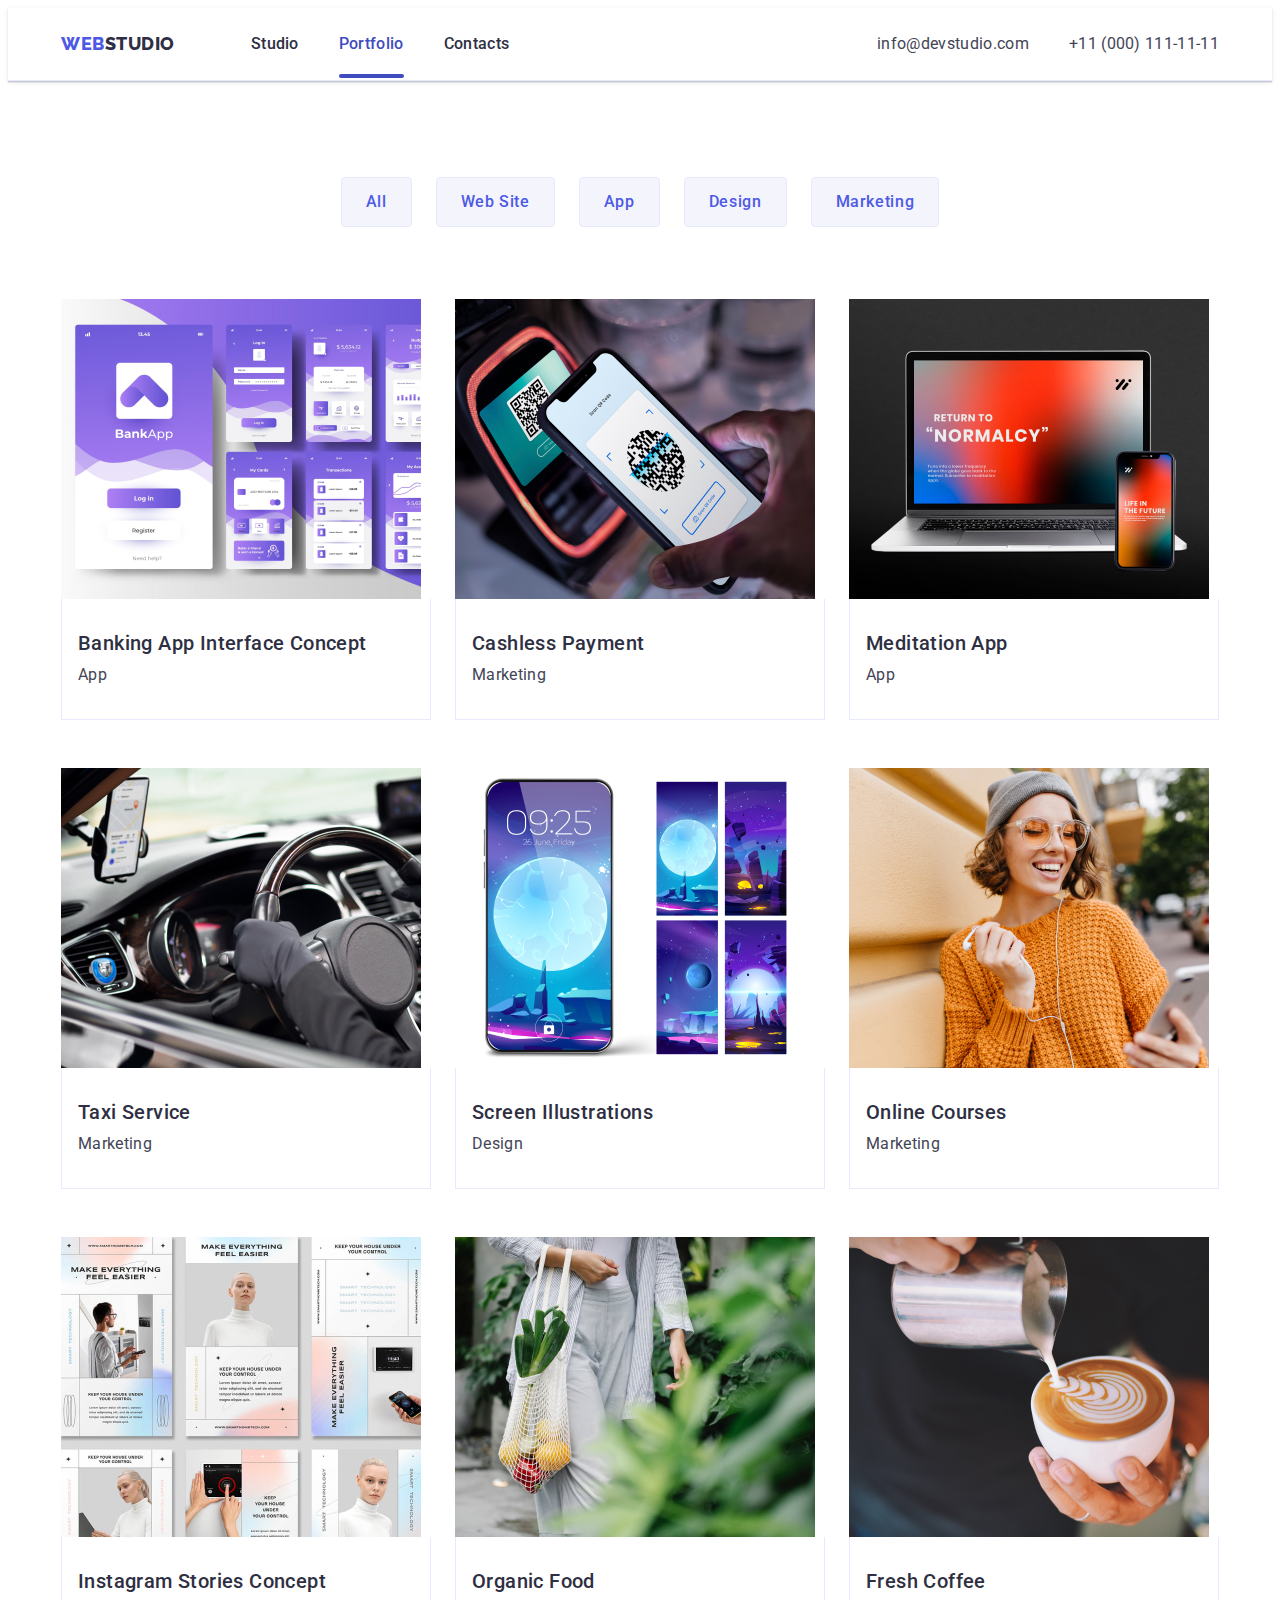
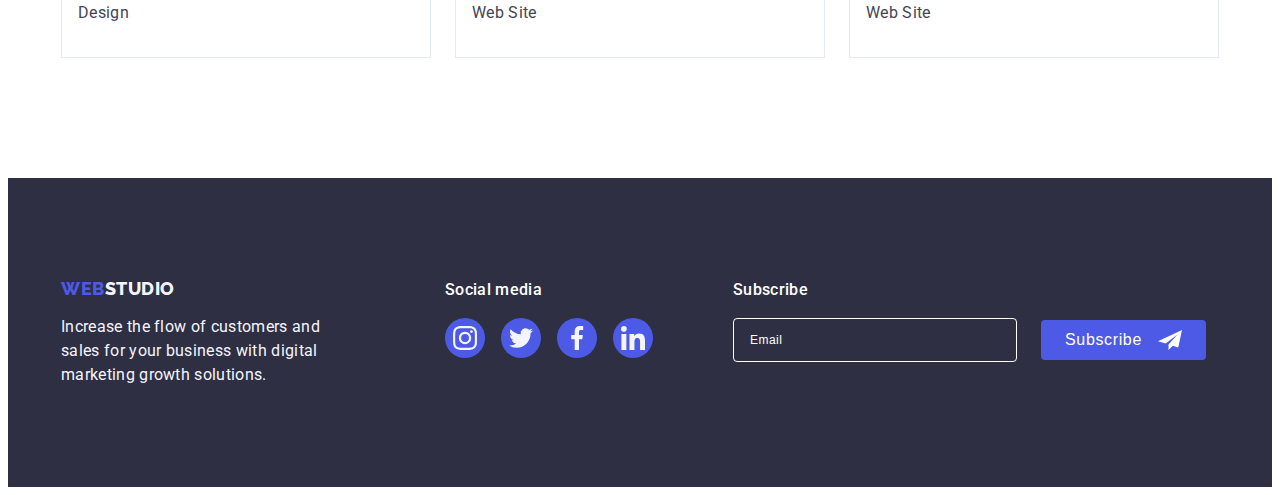
==== portfolio.html @ d550771e "Initial commit" ====
<!DOCTYPE html>
<html lang="en">
  <head>
    <meta charset="UTF-8" />
    <meta http-equiv="X-UA-Compatible" content="IE=edge" />
    <meta name="viewport" content="width=device-width, initial-scale=1.0" />
    <title>Portfolio</title>
    <link rel="preconnect" href="https://fonts.googleapis.com" />
    <link rel="preconnect" href="https://fonts.gstatic.com" crossorigin />
    <link
      href="https://fonts.googleapis.com/css2?family=Raleway:wght@800&family=Roboto:wght@400;500;700;900&display=swap"
      rel="stylesheet" />
    <link
      rel="stylesheet"
      href="https://cdnjs.cloudflare.com/ajax/libs/modern-normalize/1.1.0/modern-normalize.min.css"
      integrity="sha512-wpPYUAdjBVSE4KJnH1VR1HeZfpl1ub8YT/NKx4PuQ5NmX2tKuGu6U/JRp5y+Y8XG2tV+wKQpNHVUX03MfMFn9Q=="
      crossorigin="anonymous"
      referrerpolicy="no-referrer" />
    <link rel="stylesheet" href="./css/styles.css" />
  </head>
  <body>
    <!-- Header section -->
    <header class="header">
      <div class="header-container container">
        <nav class="nav-container">
          <a href="./index.html" class="link-logo link">Web<span class="link-title-primary">Studio</span></a>
          <ul class="nav-list list">
            <li class="menu-item">
              <a href="./index.html" class="nav-item link">Studio</a>
            </li>
            <li class="menu-item">
              <a href="./portfolio.html" class="nav-item link active">Portfolio</a>
            </li>
            <li class="menu-item">
              <a href="" class="nav-item link">Contacts</a>
            </li>
          </ul>
        </nav>
        <address class="contact-info">
          <ul class="list-contacts list">
            <li>
              <a href="mailto:info@devstudio.com" class="contact link">info@devstudio.com</a>
            </li>
            <li>
              <a href="tel:+110001111111" class="contact link">+11 (000) 111-11-11</a>
            </li>
          </ul>
        </address>
      </div>
    </header>
    <main>
      <!-- Filter section -->
      <section class="portfolio-section section">
        <div class="container">
          <h1 class="hidden-title">Portfolio</h1>
          <ul class="list-filter list">
            <li>
              <button type="button" class="filter-button button">All</button>
            </li>
            <li>
              <button type="button" class="filter-button button">Web Site</button>
            </li>
            <li>
              <button type="button" class="filter-button button">App</button>
            </li>
            <li>
              <button type="button" class="filter-button button">Design</button>
            </li>
            <li>
              <button type="button" class="filter-button button">Marketing</button>
            </li>
          </ul>
          <!-- Examples -->
          <ul class="list-ex-port list">
            <li class="ex-list-item">
              <a href="" class="link-project link">
                <div class="thumb">
                  <img src="./images/images-portfolio/example1.jpg" alt="example of service" width="360" />
                    <p class="overlay-text">
                      14 Stylish and User-Friendly App Design Concepts · Task Manager App · Calorie Tracker App · Exotic
                      Fruit Ecommerce App · Cloud Storage App
                    </p>
                </div>
                <div class="ex-item">
                  <h2 class="serv-ex-title">Banking App Interface Concept</h2>
                  <p class="serv-ex-desc">App</p>
                </div>
              </a>
            </li>
            <li class="ex-list-item">
              <a href="" class="link-project link">
                <div class="thumb">
                  <img src="./images/images-portfolio/example2.jpg" alt="example of service" width="360" />
                    <p class="overlay-text">
                      14 Stylish and User-Friendly App Design Concepts · Task Manager App · Calorie Tracker App · Exotic
                      Fruit Ecommerce App · Cloud Storage App
                    </p>
                </div>
                <div class="ex-item">
                  <h2 class="serv-ex-title">Cashless Payment</h2>
                  <p class="serv-ex-desc">Marketing</p>
                </div>
              </a>
            </li>
            <li class="ex-list-item">
              <a href="" class="link-project link">
                <div class="thumb">
                  <img src="./images/images-portfolio/example3.jpg" alt="example of service" width="360" />
                    <p class="overlay-text">
                      14 Stylish and User-Friendly App Design Concepts · Task Manager App · Calorie Tracker App · Exotic
                      Fruit Ecommerce App · Cloud Storage App
                    </p>
                </div>
                <div class="ex-item">
                  <h2 class="serv-ex-title">Meditation App</h2>
                  <p class="serv-ex-desc">App</p>
                </div>
              </a>
            </li>
            <li class="ex-list-item">
              <a href="" class="link-project link">
                <div class="thumb">
                  <img src="./images/images-portfolio/example4.jpg" alt="example of service" width="360" />
                    <p class="overlay-text">
                      14 Stylish and User-Friendly App Design Concepts · Task Manager App · Calorie Tracker App · Exotic
                      Fruit Ecommerce App · Cloud Storage App
                    </p>
                </div>
                <div class="ex-item">
                  <h2 class="serv-ex-title">Taxi Service</h2>
                  <p class="serv-ex-desc">Marketing</p>
                </div>
              </a>
            </li>
            <li class="ex-list-item">
              <a href="" class="link-project link">
                <div class="thumb">
                  <img src="./images/images-portfolio/example5.jpg" alt="example of service" width="360" />
                    <p class="overlay-text">
                      14 Stylish and User-Friendly App Design Concepts · Task Manager App · Calorie Tracker App · Exotic
                      Fruit Ecommerce App · Cloud Storage App
                    </p>
                </div>
                <div class="ex-item">
                  <h2 class="serv-ex-title">Screen Illustrations</h2>
                  <p class="serv-ex-desc">Design</p>
                </div>
              </a>
            </li>
            <li class="ex-list-item">
              <a href="" class="link-project link">
                <div class="thumb">
                  <img src="./images/images-portfolio/example6.jpg" alt="example of service" width="360" />
                    <p class="overlay-text">
                      14 Stylish and User-Friendly App Design Concepts · Task Manager App · Calorie Tracker App · Exotic
                      Fruit Ecommerce App · Cloud Storage App
                    </p>
                </div>
                <div class="ex-item">
                  <h2 class="serv-ex-title">Online Courses</h2>
                  <p class="serv-ex-desc">Marketing</p>
                </div>
              </a>
            </li>
            <li class="ex-list-item">
              <a href="" class="link-project link">
                <div class="thumb">
                  <img src="./images/images-portfolio/example7.jpg" alt="example of service" width="360" />
                    <p class="overlay-text">
                      14 Stylish and User-Friendly App Design Concepts · Task Manager App · Calorie Tracker App · Exotic
                      Fruit Ecommerce App · Cloud Storage App
                    </p>
                </div>
                <div class="ex-item">
                  <h2 class="serv-ex-title">Instagram Stories Concept</h2>
                  <p class="serv-ex-desc">Design</p>
                </div>
              </a>
            </li>
            <li class="ex-list-item">
              <a href="" class="link-project link">
                <div class="thumb">
                  <img src="./images/images-portfolio/example8.jpg" alt="example of service" width="360" />
                    <p class="overlay-text">
                      14 Stylish and User-Friendly App Design Concepts · Task Manager App · Calorie Tracker App · Exotic
                      Fruit Ecommerce App · Cloud Storage App
                    </p>
                </div>
                <div class="ex-item">
                  <h2 class="serv-ex-title">Organic Food</h2>
                  <p class="serv-ex-desc">Web Site</p>
                </div>
              </a>
            </li>
            <li class="ex-list-item">
              <a href="" class="link-project link">
                <div class="thumb">
                  <img src="./images/images-portfolio/example9.jpg" alt="example of service" width="360" />
                    <p class="overlay-text">
                      14 Stylish and User-Friendly App Design Concepts · Task Manager App · Calorie Tracker App · Exotic
                      Fruit Ecommerce App · Cloud Storage App
                    </p>
                </div>
                <div class="ex-item">
                  <h2 class="serv-ex-title">Fresh Coffee</h2>
                  <p class="serv-ex-desc">Web Site</p>
                </div>
              </a>
            </li>
          </ul>
        </div>
      </section>
    </main>
    <!-- Footer -->
    <footer class="footer">
      <div class="footer-container container">
        <div class="footer-container-info">
          <a href="./index.html" class="link-logo footer-link link"
            >Web<span class="link-title-secondary">Studio</span></a
          >
          <p class="footer-text">
            Increase the flow of customers and sales for your business with digital marketing growth solutions.
          </p>
        </div>
        <div class="footer-socials-links">
          <p class="soc-media">Social media</p>
          <ul class="footer-soc-list list">
            <li class="footer-soc-item">
              <a href="" class="footer-soc-link link">
                <svg class="footer-icon" width="24" height="24">
                  <use href="./images/icons.svg#icon-instagram"></use>
                </svg>
              </a>
            </li>
            <li class="footer-soc-item">
              <a href="" class="footer-soc-link link">
                <svg class="footer-icon" width="24" height="24">
                  <use href="./images/icons.svg#icon-twitter"></use>
                </svg>
              </a>
            </li>
            <li class="footer-soc-item">
              <a href="" class="footer-soc-link link">
                <svg class="footer-icon" width="24" height="24">
                  <use href="./images/icons.svg#icon-facebook"></use>
                </svg>
              </a>
            </li>
            <li class="footer-soc-item">
              <a href="" class="footer-soc-link link">
                <svg class="footer-icon" width="24" height="24">
                  <use href="./images/icons.svg#icon-linkedin"></use>
                </svg>
              </a>
            </li>
          </ul>
        </div>
        <div class="subscription-form">
          <p class="subscription-title">Subscribe</p>
          <form>
            <div class="sub-form-wrapper">
              <input class="subscription-form-field" type="email" name="sub_field" id="sub_field" placeholder="Email">
              <button class="sub-button button" type="button">Subscribe
                <svg class="sub-icon" width="24" height="24">
                  <use href="./images/icons.svg#icon-sub"></use>
                </svg>
              </button>
            </div>
          </form>
        </div>
      </div>
    </footer>
  </body>
</html>
---- css/styles.css ----
/* Reset */

.list {
  list-style: none;
  padding: 0;
  margin: 0;
}

.link {
  color: inherit;
  text-decoration: none;
}

h1,
h2,
h3,
h4,
h5,
h6,
p {
  margin: 0;
}

img {
  display: block;
  max-width: 100%;
  height: auto;
}

button {
  cursor: pointer;
}

/* CSS var */
:root {
  --color-iris: #4d5ae5;
  --color-ocean: #404bbf;
  --color-navy-blue: #2e2f42;
  --color-green: #31d0aa;
  --color-slate: #434455;
  --color-light-slate: #8e8f99;
  --color-cornflower: #e7e9fc;
  --color-cloud: #f4f4fd;
  --color-navy-blue-modal: #2e2f42;
  --color-grey: #2e2f42;
  --color-white: #ffffff;
  --color-dairy: #fcfcfc;
  --anim-style: 250ms cubic-bezier(0.4, 0, 0.2, 1);
}

/* Body */

body {
  font-size: 16px;
  font-family: "Roboto", sans-serif;
  line-height: 1.5;
  letter-spacing: 0.02em;
  background-color: var(--color-white);
  color: var(--color-slate);
}

.hidden-title {
  position: absolute;
  width: 1px;
  height: 1px;
  margin: -1px;
  border: 0;
  padding: 0;

  white-space: nowrap;
  clip-path: inset(100%);
  clip: rect(0 0 0 0);
  overflow: hidden;
}

/* Container */

.container {
  max-width: 1158px;
  margin: 0 auto;
  padding: 0 15px;
}

/* Header section */

.header-container {
  display: flex;
  align-items: center;
}

.header {
  background-color: var(--color-white);
  border-bottom: 1px solid var(--color-cornflower);
  box-shadow: 0px 2px 1px rgba(46, 47, 66, 0.08), 0px 1px 1px rgba(46, 47, 66, 0.16), 0px 1px 6px rgba(46, 47, 66, 0.08);
}

/* Logo */
.link-logo {
  font-family: "Raleway", sans-serif;
  font-weight: 800;
  font-size: 18px;
  line-height: 1.17;
  letter-spacing: 0.03em;
  text-transform: uppercase;
  text-decoration: none;
  color: var(--color-iris);
  margin-right: 76px;
}

.link-title-primary {
  color: var(--color-navy-blue);
}

/* Navigation */

.nav-container {
  display: flex;
  justify-content: center;
  align-items: center;
  margin-right: auto;
}

.nav-list {
  font-weight: 500;
  font-size: 16px;
  line-height: 1.5;
  letter-spacing: 0.02em;
  gap: 40px;
  display: flex;
  padding: 24px 0;
}

.nav-item {
  text-decoration: none;
  color: var(--color-navy-blue);
  padding: 24px 0;
  position: relative;
  transition: color var(--anim-style);
}

.nav-item:hover,
.nav-item:focus {
  color: var(--color-ocean);
}

.active {
  color: var(--color-ocean);
}

.active::after {
  background-color: var(--color-ocean);
  bottom: -1px;
  content: "";
  width: 100%;
  height: 4px;
  border-radius: 2px;
  display: block;
  position: absolute;
  color: var(--color-ocean);
}

/* Contacts */

.contact-info {
  font-style: normal;
}

.list-contacts {
  font-size: 16px;
  line-height: 1.5;
  letter-spacing: 0.02em;
  color: var(--color-slate);
  gap: 40px;
  display: flex;
}

.contact {
  font-weight: 400;
  text-decoration: none;
  color: var(--color-slate);
  transition: color var(--anim-style);
}

.contact:hover,
.contact:focus {
  color: var(--color-ocean);
}

/* Hero section  */

.hero-section {
  background-color: var(--color-navy-blue);
  padding: 188px 0;
  display: flex;
  max-width: 1440px;
  background-image: linear-gradient(rgba(46, 47, 66, 0.7), rgba(46, 47, 66, 0.7)),
    url(../images/images-hero/heroimg.jpg);
  background-repeat: no-repeat;
  background-size: cover;
  background-position: center;
  margin: 0 auto;
}

.order-button {
  font-family: "Roboto", sans-serif;
  font-weight: 500;
  font-size: 16px;
  line-height: 1.5;
  letter-spacing: 0.04em;
  background-color: var(--color-iris);
  box-shadow: 0px 4px 4px rgba(0, 0, 0, 0.15);
  border-radius: 4px;
  color: var(--color-white);
  display: block;
  min-width: 169px;
  height: 56px;
  border: none;
  padding: 16px 32px;
  margin-right: auto;
  margin-left: auto;
  transition: background-color var(--anim-style);
}

.order-button:hover,
.order-button:focus {
  background-color: var(--color-ocean);
  box-shadow: 0px 4px 4px rgba(0, 0, 0, 0.15);
}

.main-title {
  font-weight: 700;
  font-size: 56px;
  line-height: 1.07;
  letter-spacing: 0.02em;
  color: var(--color-white);
  max-width: 496px;
  margin-bottom: 48px;
  text-align: center;
}

/* Services */
.services-section {
  padding: 120px 0;
}

.list-services {
  display: flex;
  gap: 24px;
}

.serv-desc {
  font-weight: 400;
  font-size: 16px;
  line-height: 1.5;
  letter-spacing: 0.02em;
  color: var(--color-slate);
}

.serv-title {
  font-weight: 500;
  font-size: 20px;
  line-height: 1.2;
  letter-spacing: 0.02em;
  color: var(--color-navy-blue);
  margin-bottom: 8px;
}

.icons-cont {
  display: flex;
  justify-content: center;
  align-items: center;
  background-color: var(--color-cloud);
  border-radius: 4px;
  width: 264px;
  height: 112px;
  margin-bottom: 8px;
}

.serv-list-item {
  flex-basis: calc(((100% - 3 * 24px) / 4));
}

/* Services example */

.ex-section {
  padding-bottom: 120px;
}

.list-examples {
  display: flex;
  gap: 24px;
}

.ex-list-item {
  flex-basis: calc((100% - 3 * 16px) / 3);
}

.title-examples {
  font-weight: 700;
  font-size: 36px;
  line-height: 1.11;
  letter-spacing: 0.02em;
  text-transform: capitalize;
  color: var(--color-navy-blue);
  text-align: center;
  margin-bottom: 72px;
}

/* Team */

.team-section {
  background-color: var(--color-cloud);
  padding: 120px 0;
}

.title-team {
  font-weight: 700;
  font-size: 36px;
  line-height: 1.11;
  letter-spacing: 0.02em;
  text-transform: capitalize;
  color: var(--color-navy-blue);
  text-align: center;
  margin-bottom: 72px;
}

.employee-name {
  font-weight: 500;
  font-size: 20px;
  line-height: 1.2;
  letter-spacing: 0.02em;
  color: var(--color-navy-blue);
  text-align: center;
  margin-bottom: 8px;
}

.duty {
  font-weight: 400;
  font-size: 16px;
  line-height: 1.5;
  letter-spacing: 0.02em;
  color: var(--color-slate);
  text-align: center;
  margin-bottom: 8px;
}

.list-team {
  display: flex;
  gap: 24px;
}

.team-frame {
  background-color: var(--color-white);
  flex-basis: calc((100% - 3 * 24px) / 4);
  box-shadow: 0px 1px 6px rgba(46, 47, 66, 0.08), 0px 1px 1px rgba(46, 47, 66, 0.16), 0px 2px 1px rgba(46, 47, 66, 0.08);
  border-radius: 0px 0px 4px 4px;
}

.emp-info {
  padding: 32px 0;
}

/* Customers */

.customers {
  padding-top: 120px;
  padding-bottom: 120px;
}

.cust-title {
  font-family: "Roboto";
  font-style: normal;
  font-weight: 700;
  font-size: 36px;
  line-height: 1.1;
  text-align: center;
  letter-spacing: 0.02em;
  text-transform: capitalize;
  color: var(--color-navy-blue);
  margin-bottom: 72px;
}

.cust-link {
  border: 1px solid var(--color-light-slate);
  border-radius: 4px;
  width: 100%;
  height: 100%;
  display: flex;
  justify-content: center;
  align-items: center;
  color: var(--color-light-slate);
  transition: border-color var(--anim-style), color var(--anim-style);
}

.cust-logo {
  fill: currentColor;
}

.cust-link:hover,
.cust-link:focus {
  border: 1px solid var(--color-ocean);
  color: var(--color-ocean);
}

.cust-list {
  display: flex;
  justify-content: center;
  align-items: center;
  gap: 24px;
}

.cust-item {
  width: calc((100% - 120px) / 6);
  height: 88px;
}

/* Socials */

.socials-icon {
  fill: var(--color-cloud);
}

.socials {
  display: flex;
  justify-content: center;
  align-items: center;
  gap: 24px;
}

.socials-link {
  background-color: var(--color-iris);
  width: 40px;
  height: 40px;
  display: flex;
  justify-content: center;
  align-items: center;
  border-radius: 50%;
  transition: background-color var(--anim-style);
}

.socials-link:hover,
.socials-link:focus {
  background-color: var(--color-ocean);
}

/* Footer */

.footer {
  background-color: var(--color-navy-blue);
  padding: 100px 0;
}

.link-title-secondary {
  color: var(--color-cloud);
}

.footer-text {
  font-size: 16px;
  line-height: 1.5;
  letter-spacing: 0.02em;
  color: var(--color-cloud);
  width: 264px;
}

.footer-link {
  display: inline-block;
  margin-bottom: 16px;
  margin-right: 0;
}

.footer-container {
  display: flex;
  align-items: baseline;
}

.footer-container-info {
  margin-right: 120px;
}

.footer-soc-list {
  display: flex;
  gap: 16px;
}

.footer-soc-item {
  width: 40px;
  height: 40px;
}

.footer-soc-link {
  background-color: var(--color-iris);
  width: 100%;
  height: 100%;
  display: flex;
  justify-content: center;
  align-items: center;
  border-radius: 50%;
  transition: background-color var(--anim-style);
}

.footer-icon {
  fill: var(--color-cloud);
}

.footer-soc-link:hover,
.footer-soc-link:focus {
  background-color: var(--color-green);
}

.soc-media {
  font-family: "Roboto";
  font-weight: 500;
  font-size: 16px;
  line-height: 1.5;
  letter-spacing: 0.02em;
  color: var(--color-white);
  margin-bottom: 16px;
}

.subscription-form {
  margin-left: 80px;
}

.sub-form-wrapper {
  display: flex;
  justify-content: center;
  align-items: center;
  gap: 24px;
}

.subscription-title {
  font-weight: 500;
  font-size: 16px;
  line-height: 1.5;
  letter-spacing: 0.02em;
  color: var(--color-white);
  margin-bottom: 16px;
}

.subscription-form-field {
  border: 1px solid var(--color-white);
  border-radius: 4px;
  width: 264px;
  height: 40px;
  background-color: var(--color-navy-blue);
  outline: transparent;
  outline-offset: -1px;
  transition: outline var(--anim-style);
  color: var(--color-white);
  padding-left: 16px;
  font-size: 12px;
  line-height: 2;
  letter-spacing: 0.04em;
}

.subscription-form-field::placeholder {
  color: var(--color-white);
}

.subscription-form-field:focus {
  outline: 1px solid var(--color-iris);
}

.sub-button {
  display: flex;
  justify-content: center;
  align-items: center;
  background: var(--color-iris);
  border-radius: 4px;
  font-weight: 500;
  font-size: 16px;
  line-height: 1.5;
  letter-spacing: 0.04em;
  color: var(--color-white);
  gap: 16px;
  width: 165px;
  height: 40px;
  padding: 8px 24px;
  border: none;
  transition: background var(--anim-style);
}

.sub-button:hover,
.sub-button:focus {
  background: var(--color-ocean);
}

/* Portfolio page */

/* Buttons */

.portfolio-section {
  padding: 96px 0 120px;
}

.list-filter {
  display: flex;
  justify-content: center;
  gap: 24px;
  margin-bottom: 72px;
}

.filter-button {
  font-family: "Roboto", sans-serif;
  background-color: var(--color-cloud);
  font-weight: 500;
  font-size: 16px;
  line-height: 1.5;
  letter-spacing: 0.04em;
  color: var(--color-iris);
  padding: 12px 24px;
  border: 1px solid var(--color-cornflower);
  border-radius: 4px;
  transition: color var(--anim-style), background-color var(--anim-style), border-color var(--anim-style),
    box-shadow var(--anim-style);
}

.filter-button:hover,
.filter-button:focus {
  background-color: var(--color-ocean);
  color: var(--color-white);
  border: 1px solid transparent;
  box-shadow: 0px 3px 1px rgba(0, 0, 0, 0.1), 0px 2px 1px rgba(0, 0, 0, 0.08), 0px 2px 2px rgba(0, 0, 0, 0.12);
}

/* Examples portfolio */

.list-ex-port {
  display: flex;
  flex-wrap: wrap;
  column-gap: 24px;
  row-gap: 48px;
}

.ex-list-item {
  flex-basis: calc((100% - 2 * 24px) / 3);
}

.link-project {
  display: block;
  transition: box-shadow var(--anim-style);
}

.link-project:hover,
.link-project:focus {
  box-shadow: 0px 1px 6px rgba(46, 47, 66, 0.08), 0px 1px 1px rgba(46, 47, 66, 0.16), 0px 2px 1px rgba(46, 47, 66, 0.08);
}

.ex-item {
  padding: 32px 16px;
  border: 1px solid var(--color-cornflower);
  border-top: none;
}

.serv-ex-title {
  font-weight: 500;
  font-size: 20px;
  line-height: 1.2;
  letter-spacing: 0.02em;
  color: var(--color-navy-blue);
  margin-bottom: 8px;
}

.serv-ex-desc {
  font-weight: 400;
  font-size: 16px;
  line-height: 1.5;
  letter-spacing: 0.02em;
  color: var(--color-slate);
}

/* Modal window */

.backdrop {
  position: fixed;
  top: 0;
  left: 0;
  width: 100%;
  height: 100%;
  background: rgba(46, 47, 66, 0.4);
  backdrop-filter: blur(2px);
}

.modal {
  width: 408px;
  min-height: 576px;
  background: var(--color-dairy);
  box-shadow: 0px 1px 1px rgba(0, 0, 0, 0.14), 0px 1px 3px rgba(0, 0, 0, 0.12), 0px 2px 1px rgba(0, 0, 0, 0.2);
  border-radius: 4px;
  position: absolute;
  top: calc(50%);
  left: calc(50%);
  transform: translate(-50%, -50%);
  transition: transform var(--anim-style);
  padding: 24px;
  padding-top: 72px;
}

.modal-close-btn {
  background-color: var(--color-cornflower);
  border: 1px solid rgba(0, 0, 0, 0.1);
  border-radius: 50%;
  height: 24px;
  width: 24px;
  position: absolute;
  top: 24px;
  right: 24px;
  display: flex;
  align-items: center;
  justify-content: center;
  padding: 0;
  transition: background-color var(--anim-style), border var(--anim-style);
  fill: var(--color-navy-blue);
}

.modal-close-btn:hover,
.modal-close-btn:focus {
  background-color: var(--color-ocean);
  border: none;
  fill: var(--color-white);
}

.modal-close-icon {
  transition: fill var(--anim-style);
}

.backdrop.is-hidden {
  opacity: 0;
  pointer-events: none;
  visibility: hidden;
  transition-delay: 250ms;
  transition: opacity var(--anim-style), visibility var(--anim-style);
}

.backdrop.is-hidden .modal {
  opacity: 0;
  transform: translate(-50%, -70%);
  transition-delay: 0ms;
}

.modal-title {
  display: block;
  margin-bottom: 16px;
  font-weight: 500;
  font-size: 16px;
  line-height: 1.5;
  text-align: center;
  letter-spacing: 0.02em;
  color: var(--color-navy-blue);
}

.form-label {
  display: block;
  margin-bottom: 8px;
  font-size: 12px;
  line-height: 1.17;
  letter-spacing: 0.04em;
  color: var(--color-light-slate);
  margin-bottom: 4px;
}

.form-wrapper {
  position: relative;
  margin-bottom: 8px;
}

.form-field {
  width: 100%;
  height: 40px;
  border: 1px solid rgba(46, 47, 66, 0.4);
  border-radius: 4px;
  padding: 0;
  padding-left: 38px;
  transition: outline var(--anim-style);
  font-size: 12px;
  line-height: 1.17;
  letter-spacing: 0.04em;
}

.form-field:focus {
  outline: 1px solid var(--color-iris);
}

.form-icon {
  position: absolute;
  top: 50%;
  left: 16px;
  transition: fill var(--anim-style);
  pointer-events: none;
  transform: translateY(-50%);
}

.form-field:focus + .form-icon {
  fill: var(--color-iris);
}

.form-comment {
  display: block;
  width: 100%;
  height: 120px;
  border: 1px solid rgba(46, 47, 66, 0.4);
  border-radius: 4px;
  resize: none;
  font-size: 12px;
  line-height: 1.17;
  letter-spacing: 0.04em;
  color: var(--color-navy-blue);
  padding: 8px 0 0 16px;
  transition: outline var(--anim-style);
  margin-bottom: 16px;
}

.form-comment:focus {
  outline: 1px solid var(--color-iris);
}

.form-agreement {
  display: flex;
  align-items: center;
  gap: 8px;
  margin-bottom: 24px;
}

.form-checkbox-input {
  appearance: none;
}

.form-agreement-text {
  font-size: 12px;
  line-height: 1.17;
  letter-spacing: 0.04em;
  color: var(--color-light-slate);
}

.custom-check {
  content: '';
  display: block;
  width: 16px;
  height: 16px;
  border: 1px solid rgba(46, 47, 66, 0.4);
  border-radius: 2px;
}

.form-agreement-link {
  color: var(--color-iris);
}

.form-checkbox-input:checked + .custom-check {
  background-repeat: no-repeat;
  background-position: center;
  background-image: url(../images/check-icon.svg);
  background-color: var(--color-ocean);
  border: 1px solid var(--color-ocean);
  border-radius: 2px;
}

/* Overlay */

.thumb {
  position: relative;
  overflow: hidden;
}

.overlay-text {
  color: var(--color-cloud);
  position: absolute;
  width: 100%;
  height: 100%;
  top: 0;
  left: 0;
  background-color: var(--color-iris);
  padding: 40px 32px;
  transform: translateY(100%);
  transition: transform var(--anim-style);
}

.link-project:hover .overlay-text,
.link-project:focus .overlay-text {
  transform: translateY(0);
}
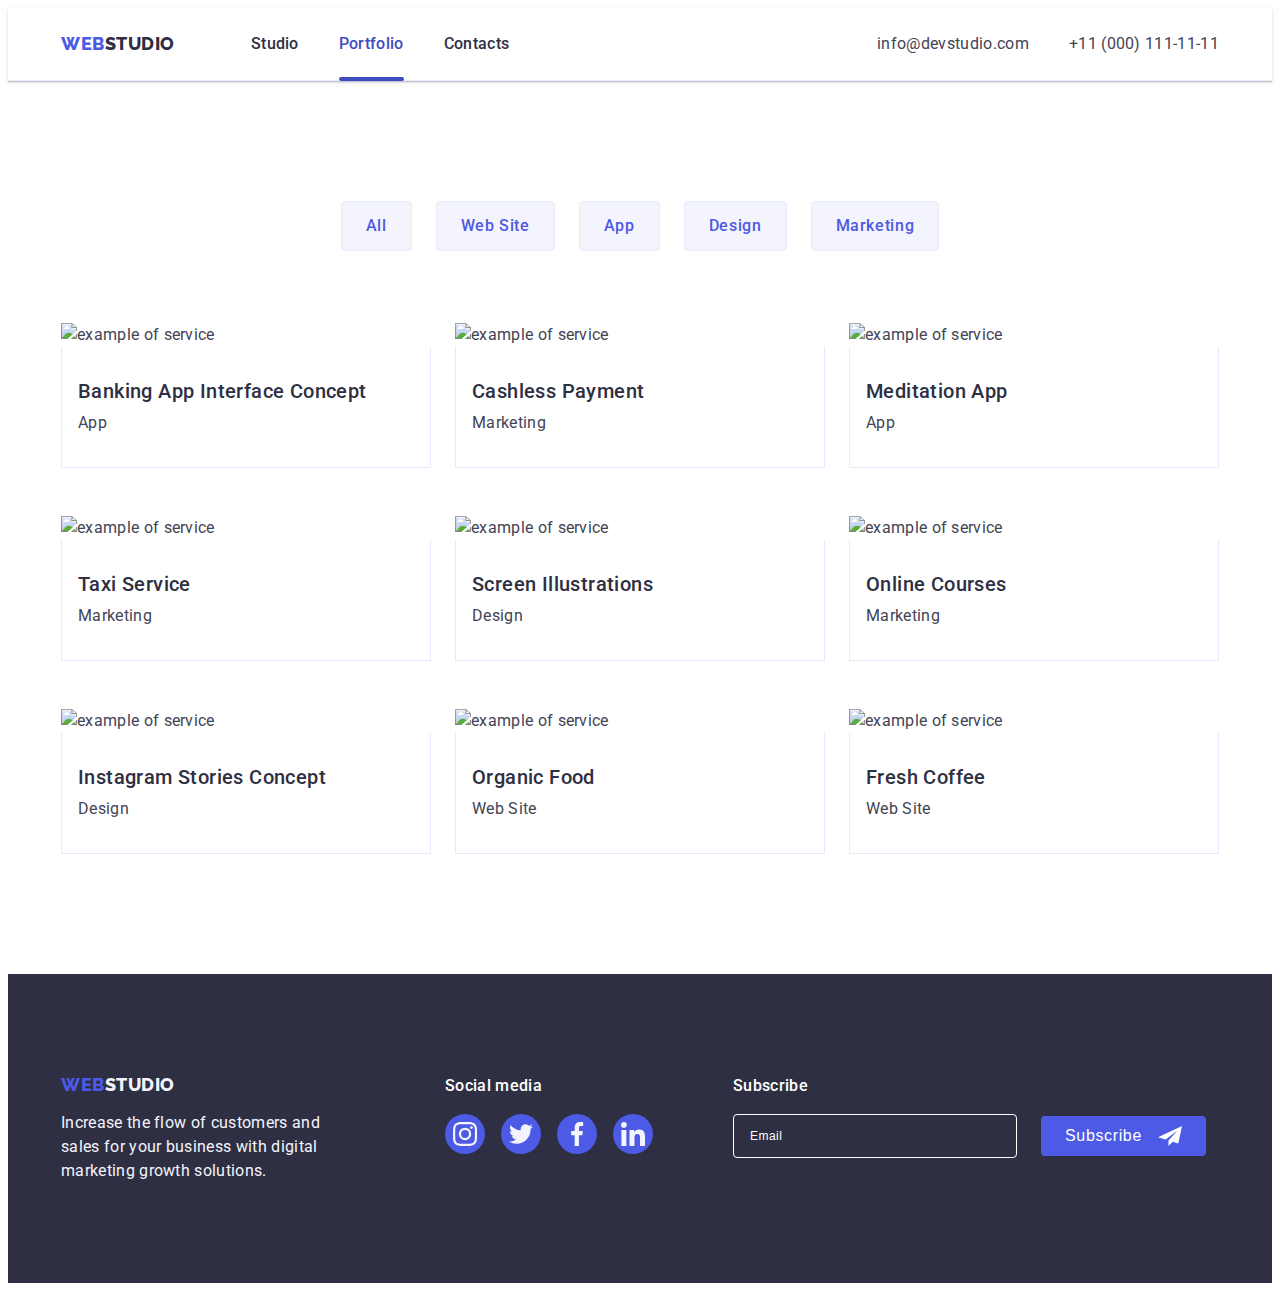
==== commit 5419b4be: "hw7" ====
--- a/portfolio.html
+++ b/portfolio.html
@@ -9,13 +9,15 @@
     <link rel="preconnect" href="https://fonts.gstatic.com" crossorigin />
     <link
       href="https://fonts.googleapis.com/css2?family=Raleway:wght@800&family=Roboto:wght@400;500;700;900&display=swap"
-      rel="stylesheet" />
+      rel="stylesheet"
+    />
     <link
       rel="stylesheet"
       href="https://cdnjs.cloudflare.com/ajax/libs/modern-normalize/1.1.0/modern-normalize.min.css"
       integrity="sha512-wpPYUAdjBVSE4KJnH1VR1HeZfpl1ub8YT/NKx4PuQ5NmX2tKuGu6U/JRp5y+Y8XG2tV+wKQpNHVUX03MfMFn9Q=="
       crossorigin="anonymous"
-      referrerpolicy="no-referrer" />
+      referrerpolicy="no-referrer"
+    />
     <link rel="stylesheet" href="./css/styles.css" />
   </head>
   <body>
@@ -23,7 +25,9 @@
     <header class="header">
       <div class="header-container container">
         <nav class="nav-container">
-          <a href="./index.html" class="link-logo link">Web<span class="link-title-primary">Studio</span></a>
+          <a href="./index.html" class="link-logo link"
+            >Web<span class="link-title-primary">Studio</span></a
+          >
           <ul class="nav-list list">
             <li class="menu-item">
               <a href="./index.html" class="nav-item link">Studio</a>
@@ -39,13 +43,27 @@
         <address class="contact-info">
           <ul class="list-contacts list">
             <li>
-              <a href="mailto:info@devstudio.com" class="contact link">info@devstudio.com</a>
-            </li>
-            <li>
-              <a href="tel:+110001111111" class="contact link">+11 (000) 111-11-11</a>
+              <a href="mailto:info@devstudio.com" class="contact link"
+                >info@devstudio.com</a
+              >
+            </li>
+            <li>
+              <a href="tel:+110001111111" class="contact link"
+                >+11 (000) 111-11-11</a
+              >
             </li>
           </ul>
         </address>
+        <button
+          type="button"
+          class="menu-toggle js-open-menu"
+          aria-expanded="false"
+          aria-controls="mobile-menu"
+        >
+          <svg class="menu-hamburger" width="32" height="22">
+            <use href="./images/icons.svg#icon-menu-hamburger"></use>
+          </svg>
+        </button>
       </div>
     </header>
     <main>
@@ -58,7 +76,9 @@
               <button type="button" class="filter-button button">All</button>
             </li>
             <li>
-              <button type="button" class="filter-button button">Web Site</button>
+              <button type="button" class="filter-button button">
+                Web Site
+              </button>
             </li>
             <li>
               <button type="button" class="filter-button button">App</button>
@@ -67,7 +87,9 @@
               <button type="button" class="filter-button button">Design</button>
             </li>
             <li>
-              <button type="button" class="filter-button button">Marketing</button>
+              <button type="button" class="filter-button button">
+                Marketing
+              </button>
             </li>
           </ul>
           <!-- Examples -->
@@ -75,11 +97,16 @@
             <li class="ex-list-item">
               <a href="" class="link-project link">
                 <div class="thumb">
-                  <img src="./images/images-portfolio/example1.jpg" alt="example of service" width="360" />
-                    <p class="overlay-text">
-                      14 Stylish and User-Friendly App Design Concepts · Task Manager App · Calorie Tracker App · Exotic
-                      Fruit Ecommerce App · Cloud Storage App
-                    </p>
+                  <img
+                    src="./images/images-portfolio/imgdesc@1x-1.jpg"
+                    alt="example of service"
+                    width="360"
+                  />
+                  <p class="overlay-text">
+                    14 Stylish and User-Friendly App Design Concepts · Task
+                    Manager App · Calorie Tracker App · Exotic Fruit Ecommerce
+                    App · Cloud Storage App
+                  </p>
                 </div>
                 <div class="ex-item">
                   <h2 class="serv-ex-title">Banking App Interface Concept</h2>
@@ -90,11 +117,16 @@
             <li class="ex-list-item">
               <a href="" class="link-project link">
                 <div class="thumb">
-                  <img src="./images/images-portfolio/example2.jpg" alt="example of service" width="360" />
-                    <p class="overlay-text">
-                      14 Stylish and User-Friendly App Design Concepts · Task Manager App · Calorie Tracker App · Exotic
-                      Fruit Ecommerce App · Cloud Storage App
-                    </p>
+                  <img
+                    src="./images/images-portfolio/imgdesc@1x-2.jpg"
+                    alt="example of service"
+                    width="360"
+                  />
+                  <p class="overlay-text">
+                    14 Stylish and User-Friendly App Design Concepts · Task
+                    Manager App · Calorie Tracker App · Exotic Fruit Ecommerce
+                    App · Cloud Storage App
+                  </p>
                 </div>
                 <div class="ex-item">
                   <h2 class="serv-ex-title">Cashless Payment</h2>
@@ -105,11 +137,16 @@
             <li class="ex-list-item">
               <a href="" class="link-project link">
                 <div class="thumb">
-                  <img src="./images/images-portfolio/example3.jpg" alt="example of service" width="360" />
-                    <p class="overlay-text">
-                      14 Stylish and User-Friendly App Design Concepts · Task Manager App · Calorie Tracker App · Exotic
-                      Fruit Ecommerce App · Cloud Storage App
-                    </p>
+                  <img
+                    src="./images/images-portfolio/imgdesc@1x-3.jpg"
+                    alt="example of service"
+                    width="360"
+                  />
+                  <p class="overlay-text">
+                    14 Stylish and User-Friendly App Design Concepts · Task
+                    Manager App · Calorie Tracker App · Exotic Fruit Ecommerce
+                    App · Cloud Storage App
+                  </p>
                 </div>
                 <div class="ex-item">
                   <h2 class="serv-ex-title">Meditation App</h2>
@@ -120,11 +157,16 @@
             <li class="ex-list-item">
               <a href="" class="link-project link">
                 <div class="thumb">
-                  <img src="./images/images-portfolio/example4.jpg" alt="example of service" width="360" />
-                    <p class="overlay-text">
-                      14 Stylish and User-Friendly App Design Concepts · Task Manager App · Calorie Tracker App · Exotic
-                      Fruit Ecommerce App · Cloud Storage App
-                    </p>
+                  <img
+                    src="./images/images-portfolio/imgdesc@1x-4.jpg"
+                    alt="example of service"
+                    width="360"
+                  />
+                  <p class="overlay-text">
+                    14 Stylish and User-Friendly App Design Concepts · Task
+                    Manager App · Calorie Tracker App · Exotic Fruit Ecommerce
+                    App · Cloud Storage App
+                  </p>
                 </div>
                 <div class="ex-item">
                   <h2 class="serv-ex-title">Taxi Service</h2>
@@ -135,11 +177,16 @@
             <li class="ex-list-item">
               <a href="" class="link-project link">
                 <div class="thumb">
-                  <img src="./images/images-portfolio/example5.jpg" alt="example of service" width="360" />
-                    <p class="overlay-text">
-                      14 Stylish and User-Friendly App Design Concepts · Task Manager App · Calorie Tracker App · Exotic
-                      Fruit Ecommerce App · Cloud Storage App
-                    </p>
+                  <img
+                    src="./images/images-portfolio/imgdesc@1x-5.jpg"
+                    alt="example of service"
+                    width="360"
+                  />
+                  <p class="overlay-text">
+                    14 Stylish and User-Friendly App Design Concepts · Task
+                    Manager App · Calorie Tracker App · Exotic Fruit Ecommerce
+                    App · Cloud Storage App
+                  </p>
                 </div>
                 <div class="ex-item">
                   <h2 class="serv-ex-title">Screen Illustrations</h2>
@@ -150,11 +197,16 @@
             <li class="ex-list-item">
               <a href="" class="link-project link">
                 <div class="thumb">
-                  <img src="./images/images-portfolio/example6.jpg" alt="example of service" width="360" />
-                    <p class="overlay-text">
-                      14 Stylish and User-Friendly App Design Concepts · Task Manager App · Calorie Tracker App · Exotic
-                      Fruit Ecommerce App · Cloud Storage App
-                    </p>
+                  <img
+                    src="./images/images-portfolio/imgdesc@1x-6.jpg"
+                    alt="example of service"
+                    width="360"
+                  />
+                  <p class="overlay-text">
+                    14 Stylish and User-Friendly App Design Concepts · Task
+                    Manager App · Calorie Tracker App · Exotic Fruit Ecommerce
+                    App · Cloud Storage App
+                  </p>
                 </div>
                 <div class="ex-item">
                   <h2 class="serv-ex-title">Online Courses</h2>
@@ -165,11 +217,16 @@
             <li class="ex-list-item">
               <a href="" class="link-project link">
                 <div class="thumb">
-                  <img src="./images/images-portfolio/example7.jpg" alt="example of service" width="360" />
-                    <p class="overlay-text">
-                      14 Stylish and User-Friendly App Design Concepts · Task Manager App · Calorie Tracker App · Exotic
-                      Fruit Ecommerce App · Cloud Storage App
-                    </p>
+                  <img
+                    src="./images/images-portfolio/imgdesc@1x-7.jpg"
+                    alt="example of service"
+                    width="360"
+                  />
+                  <p class="overlay-text">
+                    14 Stylish and User-Friendly App Design Concepts · Task
+                    Manager App · Calorie Tracker App · Exotic Fruit Ecommerce
+                    App · Cloud Storage App
+                  </p>
                 </div>
                 <div class="ex-item">
                   <h2 class="serv-ex-title">Instagram Stories Concept</h2>
@@ -180,11 +237,16 @@
             <li class="ex-list-item">
               <a href="" class="link-project link">
                 <div class="thumb">
-                  <img src="./images/images-portfolio/example8.jpg" alt="example of service" width="360" />
-                    <p class="overlay-text">
-                      14 Stylish and User-Friendly App Design Concepts · Task Manager App · Calorie Tracker App · Exotic
-                      Fruit Ecommerce App · Cloud Storage App
-                    </p>
+                  <img
+                    src="./images/images-portfolio/imgdesc@1x-8.jpg"
+                    alt="example of service"
+                    width="360"
+                  />
+                  <p class="overlay-text">
+                    14 Stylish and User-Friendly App Design Concepts · Task
+                    Manager App · Calorie Tracker App · Exotic Fruit Ecommerce
+                    App · Cloud Storage App
+                  </p>
                 </div>
                 <div class="ex-item">
                   <h2 class="serv-ex-title">Organic Food</h2>
@@ -195,11 +257,16 @@
             <li class="ex-list-item">
               <a href="" class="link-project link">
                 <div class="thumb">
-                  <img src="./images/images-portfolio/example9.jpg" alt="example of service" width="360" />
-                    <p class="overlay-text">
-                      14 Stylish and User-Friendly App Design Concepts · Task Manager App · Calorie Tracker App · Exotic
-                      Fruit Ecommerce App · Cloud Storage App
-                    </p>
+                  <img
+                    src="./images/images-portfolio/imgdesc@1x.jpg"
+                    alt="example of service"
+                    width="360"
+                  />
+                  <p class="overlay-text">
+                    14 Stylish and User-Friendly App Design Concepts · Task
+                    Manager App · Calorie Tracker App · Exotic Fruit Ecommerce
+                    App · Cloud Storage App
+                  </p>
                 </div>
                 <div class="ex-item">
                   <h2 class="serv-ex-title">Fresh Coffee</h2>
@@ -219,7 +286,8 @@
             >Web<span class="link-title-secondary">Studio</span></a
           >
           <p class="footer-text">
-            Increase the flow of customers and sales for your business with digital marketing growth solutions.
+            Increase the flow of customers and sales for your business with
+            digital marketing growth solutions.
           </p>
         </div>
         <div class="footer-socials-links">
@@ -259,8 +327,15 @@
           <p class="subscription-title">Subscribe</p>
           <form>
             <div class="sub-form-wrapper">
-              <input class="subscription-form-field" type="email" name="sub_field" id="sub_field" placeholder="Email">
-              <button class="sub-button button" type="button">Subscribe
+              <input
+                class="subscription-form-field"
+                type="email"
+                name="sub_field"
+                id="sub_field"
+                placeholder="Email"
+              />
+              <button class="sub-button button" type="button">
+                Subscribe
                 <svg class="sub-icon" width="24" height="24">
                   <use href="./images/icons.svg#icon-sub"></use>
                 </svg>
@@ -270,5 +345,89 @@
         </div>
       </div>
     </footer>
+    <!-- Mobile menu -->
+    <div class="menu-container js-menu-container" id="mobile-menu">
+      <button class="menu-toggle-close button menu-toggle js-close-menu">
+        <svg class="menu-toggle-close-icon"
+          viewBox="0 0 20 20"
+          xmlns="http://www.w3.org/2000/svg"
+          width="8"
+          height="8"
+        >
+          <path
+            fill-rule="evenodd"
+            d="M4.293 4.293a1 1 0 011.414 0L10 8.586l4.293-4.293a1 1 0 111.414 1.414L11.414 10l4.293 4.293a1 1 0 01-1.414 1.414L10 11.414l-4.293 4.293a1 1 0 01-1.414-1.414L8.586 10 4.293 5.707a1 1 0 010-1.414z"
+            clip-rule="evenodd"
+          ></path>
+        </svg>
+      </button>
+
+      <ul class="mobile-menu list">
+        <li>
+          <a href="./index.html" class="mobile-navigation link">
+            Studio
+        </a>
+      </li>
+        <li>
+          <a href="./portfolio.html" class="mobile-navigation link active">
+            Portfolio
+        </a>
+      </li>
+        <li>
+          <a href="" class="mobile-navigation link">
+            Contacts
+        </a>
+      </li>
+      </ul>
+      <ul class="mobile-contacts list">
+        <li>
+          <a href="tel:+110001111111" class="mobile-cont-tel link">
+            +11 (000) 111-11-11
+        </a>
+      </li>
+        <li>
+          <a href="mailto:info@devstudio.com" class="mobile-cont-email link">
+            info@devstudio.com
+        </a>
+      </li>
+      </ul>
+      <ul class="mobile-socials list">
+        <li class="mob-menu-soc-item footer-soc-item">
+          <a href="" class="footer-soc-link link">
+            <svg class="footer-icon" width="24" height="24">
+              <use href="./images/icons.svg#icon-instagram"></use>
+            </svg>
+          </a>
+        </li>
+        <li class="mob-menu-soc-item footer-soc-item">
+          <a href="" class="footer-soc-link link">
+            <svg class="footer-icon" width="24" height="24">
+              <use href="./images/icons.svg#icon-twitter"></use>
+            </svg>
+          </a>
+        </li>
+        <li class="mob-menu-soc-item footer-soc-item">
+          <a href="" class="footer-soc-link link">
+            <svg class="footer-icon" width="24" height="24">
+              <use href="./images/icons.svg#icon-facebook"></use>
+            </svg>
+          </a>
+        </li>
+        <li class="mob-menu-soc-item footer-soc-item">
+          <a href="" class="footer-soc-link link">
+            <svg class="footer-icon" width="24" height="24">
+              <use href="./images/icons.svg#icon-linkedin"></use>
+            </svg>
+          </a>
+        </li>
+      </ul>
+    </div>
+    <script
+      defer
+      src="https://cdnjs.cloudflare.com/ajax/libs/body-scroll-lock/3.1.5/bodyScrollLock.min.js"
+      integrity="sha512-HowizSDbQl7UPEAsPnvJHlQsnBmU2YMrv7KkTBulTLEGz9chfBoWYyZJL+MUO6p/yBuuMO/8jI7O29YRZ2uBlA=="
+      crossorigin="anonymous"
+    ></script>
+    <script defer src="./js/mobile-menu.js"></script>
   </body>
 </html>
--- a/css/styles.css
+++ b/css/styles.css
@@ -73,25 +73,191 @@
   overflow: hidden;
 }
 
-/* Container */
+/* Container global class */
+
+/* Mobile screen */
 
 .container {
-  max-width: 1158px;
+  min-width: 320px;
+  max-width: 428px;
   margin: 0 auto;
   padding: 0 15px;
 }
 
+/* Tablet screen */
+
+@media only screen and (min-width: 768px) {
+  .container {
+    max-width: 768px;
+  }
+}
+
+/* Desctop screen */
+
+@media only screen and (min-width: 1158px) {
+  .container {
+    max-width: 1158px;
+  }
+}
+
+/* Section global class */
+
+/* Mobile */
+
+.section {
+  margin: 96px 0;
+}
+
+/* Desctop */
+
+@media only screen and (min-width: 1158px) {
+  .section {
+    margin: 120px 0;
+  }
+}
+
 /* Header section */
 
 .header-container {
   display: flex;
   align-items: center;
+  justify-content: space-between;
 }
 
 .header {
   background-color: var(--color-white);
   border-bottom: 1px solid var(--color-cornflower);
-  box-shadow: 0px 2px 1px rgba(46, 47, 66, 0.08), 0px 1px 1px rgba(46, 47, 66, 0.16), 0px 1px 6px rgba(46, 47, 66, 0.08);
+  box-shadow: 0px 2px 1px rgba(46, 47, 66, 0.08),
+    0px 1px 1px rgba(46, 47, 66, 0.16), 0px 1px 6px rgba(46, 47, 66, 0.08);
+}
+
+/* Mobile */
+
+@media only screen and (max-width: 767px) {
+  .header {
+    padding: 26px 0;
+  }
+}
+
+/* Mobile menu */
+
+.menu-hamburger {
+  stroke: #434455;
+}
+
+.menu-toggle {
+  min-height: 24px;
+  min-width: 24px;
+  display: flex;
+  align-items: center;
+  justify-content: center;
+  margin: 0;
+  padding: 0;
+  background-color: transparent;
+  cursor: pointer;
+  border: none;
+  border-radius: 50%;
+  outline: none;
+}
+
+@media (min-width: 768px) {
+  .menu-toggle {
+    display: none;
+  }
+}
+
+.menu-toggle:hover,
+.menu-toggle:focus {
+  background-color: rgba(0, 0, 0, 0.1);
+}
+.menu-toggle-close {
+  background: var(--color-cornflower);
+  border: 1px solid var(--color-cornflower);
+}
+
+.menu-toggle-close-icon {
+  fill: var(--color-navy-blue);
+}
+
+.menu-container {
+  position: fixed;
+  display: flex;
+  flex-direction: column;
+  top: 0;
+  left: 0;
+  width: 100vw;
+  height: 100vh;
+  padding: 40px;
+  padding-top: 80px;
+  background-color: var(--color-white);
+  z-index: 999;
+  transform: translateX(100%);
+  transition: transform 250ms ease-in-out;
+}
+
+.menu-container.is-open {
+  transform: translateX(0);
+}
+
+.menu-container .menu-toggle {
+  position: absolute;
+  top: 16px;
+  right: 16px;
+}
+
+.mobile-menu {
+  display: flex;
+  flex-direction: column;
+  gap: 40px;
+  margin-bottom: auto;
+}
+
+.mobile-menu .link {
+  display: block;
+}
+
+.mobile-contacts {
+  display: flex;
+  flex-direction: column;
+  gap: 40px;
+  margin-bottom: 48px;
+}
+
+.mobile-socials {
+  display: flex;
+  justify-content: flex-start;
+}
+
+.mobile-navigation {
+  font-weight: 700;
+  font-size: 36px;
+  line-height: 1.11;
+  text-transform: capitalize;
+  color: var(--color-navy-blue);
+}
+
+.mobile-cont-tel {
+  font-weight: 700;
+  font-size: 36px;
+  line-height: 1.11;
+  color: var(--color-iris);
+}
+
+@media only screen and (min-width: 320px) and (max-width: 427px) {
+  .mobile-cont-tel {
+    font-size: 24px;
+  }
+}
+
+.mobile-cont-email {
+  font-weight: 500;
+  font-size: 20px;
+  line-height: 1.2;
+  color: var(--color-slate);
+}
+
+.mob-menu-soc-item:not(:last-child) {
+  margin-right: auto;
 }
 
 /* Logo */
@@ -117,7 +283,6 @@
   display: flex;
   justify-content: center;
   align-items: center;
-  margin-right: auto;
 }
 
 .nav-list {
@@ -127,10 +292,16 @@
   letter-spacing: 0.02em;
   gap: 40px;
   display: flex;
-  padding: 24px 0;
+}
+
+@media only screen and (max-width: 767px) {
+  .nav-list {
+    display: none;
+  }
 }
 
 .nav-item {
+  display: block;
   text-decoration: none;
   color: var(--color-navy-blue);
   padding: 24px 0;
@@ -159,10 +330,24 @@
   color: var(--color-ocean);
 }
 
+@media only screen and (max-width: 767px) {
+  .active::after {
+    display: none;
+  }
+}
+
 /* Contacts */
 
 .contact-info {
   font-style: normal;
+}
+
+/* Tablet */
+
+@media only screen and (min-width: 768px) {
+  .contact-info {
+    margin-left: 122px;
+  }
 }
 
 .list-contacts {
@@ -170,8 +355,26 @@
   line-height: 1.5;
   letter-spacing: 0.02em;
   color: var(--color-slate);
-  gap: 40px;
-  display: flex;
+  gap: 12px;
+  display: flex;
+  flex-wrap: wrap;
+}
+
+/* Desctop */
+
+@media only screen and (min-width: 1158px) {
+  .list-contacts {
+    flex-wrap: nowrap;
+    gap: 40px;
+  }
+}
+
+/* Mobile */
+
+@media only screen and (max-width: 767px) {
+  .list-contacts {
+    display: none;
+  }
 }
 
 .contact {
@@ -190,15 +393,83 @@
 
 .hero-section {
   background-color: var(--color-navy-blue);
-  padding: 188px 0;
+  padding: 112px 0;
   display: flex;
   max-width: 1440px;
-  background-image: linear-gradient(rgba(46, 47, 66, 0.7), rgba(46, 47, 66, 0.7)),
-    url(../images/images-hero/heroimg.jpg);
+  background-image: linear-gradient(
+      rgba(46, 47, 66, 0.7),
+      rgba(46, 47, 66, 0.7)
+    ),
+    url(../images/images-hero/bg_mob@1x.jpg);
   background-repeat: no-repeat;
   background-size: cover;
   background-position: center;
   margin: 0 auto;
+}
+
+@media only screen and (min-width: 1158px) {
+  .hero-section {
+    padding: 188px 0;
+  }
+}
+@media (min-device-pixel-ratio: 2),
+  (min-resolution: 192dpi),
+  (min-resolution: 2dppx) {
+  .hero-section {
+    background-image: linear-gradient(
+        rgba(46, 47, 66, 0.7),
+        rgba(46, 47, 66, 0.7)
+      ),
+      url(../images/images-hero/bg_mob@2x.jpg);
+  }
+}
+
+/* Tablet */
+
+@media only screen and (min-width: 429px) {
+  .hero-section {
+    background-image: linear-gradient(
+        rgba(46, 47, 66, 0.7),
+        rgba(46, 47, 66, 0.7)
+      ),
+      url(../images/images-hero/bg_tab@1x.jpg);
+  }
+
+  @media (min-device-pixel-ratio: 2),
+    (min-resolution: 192dpi),
+    (min-resolution: 2dppx) {
+    .hero-section {
+      background-image: linear-gradient(
+          rgba(46, 47, 66, 0.7),
+          rgba(46, 47, 66, 0.7)
+        ),
+        url(../images/images-hero/bg_tab@2x.jpg);
+    }
+  }
+}
+
+/* Desctop */
+
+@media only screen and (min-width: 769px) {
+  .hero-section {
+    background-image: linear-gradient(
+        rgba(46, 47, 66, 0.7),
+        rgba(46, 47, 66, 0.7)
+      ),
+      url(../images/images-hero/bg_desc1@1x.jpg);
+  }
+
+  @media (min-device-pixel-ratio: 2),
+    (min-resolution: 192dpi),
+    (min-resolution: 2dppx) {
+    .hero-section {
+      background-image: linear-gradient(
+          rgba(46, 47, 66, 0.7),
+          rgba(46, 47, 66, 0.7)
+        ),
+        url(../images/images-hero/bg_desc1@2x.jpg);
+    }
+  }
 }
 
 .order-button {
@@ -229,23 +500,46 @@
 
 .main-title {
   font-weight: 700;
-  font-size: 56px;
-  line-height: 1.07;
+  font-size: 36px;
+  line-height: 1.11;
   letter-spacing: 0.02em;
   color: var(--color-white);
-  max-width: 496px;
+  max-width: 320px;
   margin-bottom: 48px;
   text-align: center;
 }
 
+@media only screen and (min-width: 768px) {
+  .main-title {
+    font-size: 56px;
+    line-height: 1.07;
+    max-width: 496px;
+  }
+}
+
 /* Services */
-.services-section {
-  padding: 120px 0;
-}
 
 .list-services {
   display: flex;
-  gap: 24px;
+  flex-wrap: wrap;
+  gap: 72px 24px;
+}
+
+/* Mobile */
+
+@media only screen and (max-width: 767px) {
+  .list-services {
+    justify-content: center;
+    text-align: center;
+  }
+}
+
+/* Tablet */
+
+@media only screen and (min-width: 768px) {
+  .list-services {
+    justify-content: center;
+  }
 }
 
 .serv-desc {
@@ -257,18 +551,28 @@
 }
 
 .serv-title {
-  font-weight: 500;
-  font-size: 20px;
-  line-height: 1.2;
+  font-weight: 700;
+  font-size: 36px;
+  line-height: 1.11;
   letter-spacing: 0.02em;
   color: var(--color-navy-blue);
   margin-bottom: 8px;
+  text-transform: capitalize;
+}
+
+@media only screen and (min-width: 1158px) {
+  .serv-title {
+    font-weight: 500;
+    font-size: 20px;
+    line-height: 1.2;
+    letter-spacing: 0.02em;
+    text-transform: capitalize;
+    color: var(--color-navy-blue);
+  }
 }
 
 .icons-cont {
-  display: flex;
-  justify-content: center;
-  align-items: center;
+  display: none;
   background-color: var(--color-cloud);
   border-radius: 4px;
   width: 264px;
@@ -276,23 +580,39 @@
   margin-bottom: 8px;
 }
 
-.serv-list-item {
-  flex-basis: calc(((100% - 3 * 24px) / 4));
+@media only screen and (min-width: 768px) {
+  .serv-list-item {
+    flex-basis: calc(((100% - 24px) / 2));
+  }
+}
+
+/* Desctop */
+
+@media only screen and (min-width: 1158px) {
+  .icons-cont {
+    display: flex;
+    justify-content: center;
+    align-items: center;
+  }
+}
+
+@media only screen and (min-width: 1158px) {
+  .serv-list-item {
+    flex-basis: calc(((100% - 3 * 24px) / 4));
+  }
 }
 
 /* Services example */
 
-.ex-section {
-  padding-bottom: 120px;
+@media only screen and (max-width: 1158px) {
+  .ex-section {
+    display: none;
+  }
 }
 
 .list-examples {
   display: flex;
   gap: 24px;
-}
-
-.ex-list-item {
-  flex-basis: calc((100% - 3 * 16px) / 3);
 }
 
 .title-examples {
@@ -310,7 +630,7 @@
 
 .team-section {
   background-color: var(--color-cloud);
-  padding: 120px 0;
+  padding: 120px 0 120px 0;
 }
 
 .title-team {
@@ -346,30 +666,80 @@
 
 .list-team {
   display: flex;
-  gap: 24px;
+  flex-wrap: wrap;
+  gap: 72px;
+}
+
+/* Tablet */
+
+@media only screen and (min-width: 768px) {
+  .list-team {
+    justify-content: center;
+    gap: 64px 24px;
+  }
+}
+
+@media only screen and (min-width: 1158px) {
+  .list-team {
+    flex-wrap: nowrap;
+  }
 }
 
 .team-frame {
   background-color: var(--color-white);
   flex-basis: calc((100% - 3 * 24px) / 4);
-  box-shadow: 0px 1px 6px rgba(46, 47, 66, 0.08), 0px 1px 1px rgba(46, 47, 66, 0.16), 0px 2px 1px rgba(46, 47, 66, 0.08);
+  box-shadow: 0px 1px 6px rgba(46, 47, 66, 0.08),
+    0px 1px 1px rgba(46, 47, 66, 0.16), 0px 2px 1px rgba(46, 47, 66, 0.08);
   border-radius: 0px 0px 4px 4px;
 }
 
+@media only screen and (max-width: 767px) {
+  .team-frame {
+    margin: 0 auto;
+  }
+}
+
 .emp-info {
-  padding: 32px 0;
+  padding: 32px 16px;
+}
+
+/* Socials */
+
+.socials-icon {
+  fill: var(--color-cloud);
+}
+
+.socials {
+  display: flex;
+  justify-content: center;
+  align-items: center;
+  gap: 24px;
+}
+
+.socials-link {
+  background-color: var(--color-iris);
+  width: 40px;
+  height: 40px;
+  display: flex;
+  justify-content: center;
+  align-items: center;
+  border-radius: 50%;
+  transition: background-color var(--anim-style);
+}
+
+.socials-link:hover,
+.socials-link:focus {
+  background-color: var(--color-ocean);
 }
 
 /* Customers */
 
-.customers {
-  padding-top: 120px;
-  padding-bottom: 120px;
+.cust-container {
+  padding-left: 16px;
+  padding-right: 16px;
 }
 
 .cust-title {
-  font-family: "Roboto";
-  font-style: normal;
   font-weight: 700;
   font-size: 36px;
   line-height: 1.1;
@@ -404,50 +774,61 @@
 
 .cust-list {
   display: flex;
+  flex-wrap: wrap;
   justify-content: center;
   align-items: center;
-  gap: 24px;
+  gap: 72px 16px;
+}
+
+/* Tablet */
+
+@media only screen and (min-width: 768px) {
+  .cust-list {
+    gap: 72px 24px;
+  }
+}
+
+/* Desctop */
+
+@media only screen and (min-width: 1158px) {
+  .cust-list {
+    gap: 24px;
+  }
 }
 
 .cust-item {
-  width: calc((100% - 120px) / 6);
+  width: calc((100% - 16px) / 2);
   height: 88px;
 }
 
-/* Socials */
-
-.socials-icon {
-  fill: var(--color-cloud);
-}
-
-.socials {
-  display: flex;
-  justify-content: center;
-  align-items: center;
-  gap: 24px;
-}
-
-.socials-link {
-  background-color: var(--color-iris);
-  width: 40px;
-  height: 40px;
-  display: flex;
-  justify-content: center;
-  align-items: center;
-  border-radius: 50%;
-  transition: background-color var(--anim-style);
-}
-
-.socials-link:hover,
-.socials-link:focus {
-  background-color: var(--color-ocean);
+/* Tablet */
+
+@media only screen and (min-width: 768px) {
+  .cust-item {
+    width: calc((100% - 96px) / 3);
+  }
+}
+
+/* Desctop */
+
+@media only screen and (min-width: 1158px) {
+  .cust-item {
+    width: calc((100% - 120px) / 6);
+  }
 }
 
 /* Footer */
 
 .footer {
   background-color: var(--color-navy-blue);
-  padding: 100px 0;
+  padding: 96px 0;
+  margin: 0;
+}
+
+@media only screen and (min-width: 1158px) {
+  .footer {
+    padding: 100px 0;
+  }
 }
 
 .link-title-secondary {
@@ -470,11 +851,92 @@
 
 .footer-container {
   display: flex;
-  align-items: baseline;
+  flex-wrap: wrap;
+  gap: 72px 24px;
+}
+
+/* Tablet */
+
+@media only screen and (min-width: 768px) and (max-width: 1157px) {
+  .footer-container {
+    width: 522px;
+    padding: 0;
+  }
+}
+
+/* Desctop */
+
+@media only screen and (min-width: 1158px) {
+  .footer-container {
+    flex-wrap: nowrap;
+    gap: 0;
+  }
 }
 
 .footer-container-info {
-  margin-right: 120px;
+  display: flex;
+  flex-wrap: wrap;
+  justify-content: center;
+  align-items: center;
+}
+
+/* Mobile */
+
+@media only screen and (max-width: 767px) {
+  .footer-container-info {
+    display: block;
+    margin: 0 auto;
+    text-align: center;
+  }
+}
+
+/* Tablet */
+
+@media only screen and (min-width: 768px) {
+  .footer-container-info {
+    display: block;
+  }
+}
+
+/* Desctop */
+
+@media only screen and (min-width: 1158px) {
+  .footer-container-info {
+    margin-right: 120px;
+  }
+}
+
+.footer-socials-links {
+  display: flex;
+  flex-wrap: wrap;
+  justify-content: center;
+  align-items: center;
+}
+
+/* Mobile */
+
+@media only screen and (max-width: 767px) {
+  .footer-socials-links {
+    display: block;
+    margin: 0 auto;
+    text-align: center;
+  }
+}
+
+/* Tablet */
+
+@media only screen and (min-width: 768px) {
+  .footer-socials-links {
+    display: block;
+  }
+}
+
+/* Desctop */
+
+@media only screen and (min-width: 1158px) {
+  .footer-socials-links {
+    display: block;
+  }
 }
 
 .footer-soc-list {
@@ -517,15 +979,36 @@
   margin-bottom: 16px;
 }
 
-.subscription-form {
-  margin-left: 80px;
+/* Desctop */
+
+@media only screen and (min-width: 1158px) {
+  .subscription-form {
+    margin-left: 80px;
+  }
 }
 
 .sub-form-wrapper {
   display: flex;
+  flex-wrap: wrap;
   justify-content: center;
   align-items: center;
   gap: 24px;
+}
+
+/* Tablet */
+
+@media only screen and (min-width: 768px) {
+  .sub-form-wrapper {
+    flex-wrap: nowrap;
+  }
+}
+
+/* Desctop */
+
+@media only screen and (min-width: 1158px) {
+  .sub-form-wrapper {
+    flex-wrap: nowrap;
+  }
 }
 
 .subscription-title {
@@ -535,6 +1018,23 @@
   letter-spacing: 0.02em;
   color: var(--color-white);
   margin-bottom: 16px;
+  text-align: center;
+}
+
+/* tablet */
+
+@media only screen and (min-width: 768px) {
+  .subscription-title {
+    text-align: left;
+  }
+}
+
+/* Desctop */
+
+@media only screen and (min-width: 1158px) {
+  .subscription-title {
+    text-align: left;
+  }
 }
 
 .subscription-form-field {
@@ -589,15 +1089,18 @@
 
 /* Buttons */
 
-.portfolio-section {
-  padding: 96px 0 120px;
-}
-
 .list-filter {
   display: flex;
-  justify-content: center;
+  justify-content: flex-start;
   gap: 24px;
   margin-bottom: 72px;
+  flex-wrap: wrap;
+}
+
+@media screen and (min-width: 768px) {
+  .list-filter {
+    justify-content: center;
+  }
 }
 
 .filter-button {
@@ -611,8 +1114,8 @@
   padding: 12px 24px;
   border: 1px solid var(--color-cornflower);
   border-radius: 4px;
-  transition: color var(--anim-style), background-color var(--anim-style), border-color var(--anim-style),
-    box-shadow var(--anim-style);
+  transition: color var(--anim-style), background-color var(--anim-style),
+    border-color var(--anim-style), box-shadow var(--anim-style);
 }
 
 .filter-button:hover,
@@ -620,7 +1123,8 @@
   background-color: var(--color-ocean);
   color: var(--color-white);
   border: 1px solid transparent;
-  box-shadow: 0px 3px 1px rgba(0, 0, 0, 0.1), 0px 2px 1px rgba(0, 0, 0, 0.08), 0px 2px 2px rgba(0, 0, 0, 0.12);
+  box-shadow: 0px 3px 1px rgba(0, 0, 0, 0.1), 0px 2px 1px rgba(0, 0, 0, 0.08),
+    0px 2px 2px rgba(0, 0, 0, 0.12);
 }
 
 /* Examples portfolio */
@@ -633,7 +1137,18 @@
 }
 
 .ex-list-item {
-  flex-basis: calc((100% - 2 * 24px) / 3);
+  flex-basis: calc((100% - 2 * 24px) / 1);
+}
+
+@media screen and (min-width: 768px) {
+  .ex-list-item {
+    flex-basis: calc((100% - 2 * 15px) / 2);
+  }
+}
+@media screen and (min-width: 1158px) {
+  .ex-list-item {
+    flex-basis: calc((100% - 2 * 24px) / 3);
+  }
 }
 
 .link-project {
@@ -643,7 +1158,8 @@
 
 .link-project:hover,
 .link-project:focus {
-  box-shadow: 0px 1px 6px rgba(46, 47, 66, 0.08), 0px 1px 1px rgba(46, 47, 66, 0.16), 0px 2px 1px rgba(46, 47, 66, 0.08);
+  box-shadow: 0px 1px 6px rgba(46, 47, 66, 0.08),
+    0px 1px 1px rgba(46, 47, 66, 0.16), 0px 2px 1px rgba(46, 47, 66, 0.08);
 }
 
 .ex-item {
@@ -685,7 +1201,8 @@
   width: 408px;
   min-height: 576px;
   background: var(--color-dairy);
-  box-shadow: 0px 1px 1px rgba(0, 0, 0, 0.14), 0px 1px 3px rgba(0, 0, 0, 0.12), 0px 2px 1px rgba(0, 0, 0, 0.2);
+  box-shadow: 0px 1px 1px rgba(0, 0, 0, 0.14), 0px 1px 3px rgba(0, 0, 0, 0.12),
+    0px 2px 1px rgba(0, 0, 0, 0.2);
   border-radius: 4px;
   position: absolute;
   top: calc(50%);
@@ -694,6 +1211,12 @@
   transition: transform var(--anim-style);
   padding: 24px;
   padding-top: 72px;
+}
+
+@media only screen and (min-width: 320px) and (max-width: 427px) {
+  .modal {
+    width: 95%;
+  }
 }
 
 .modal-close-btn {
@@ -804,7 +1327,7 @@
   font-size: 12px;
   line-height: 1.17;
   letter-spacing: 0.04em;
-  color: var(--color-navy-blue);
+  color: var(--color-light-slate);
   padding: 8px 0 0 16px;
   transition: outline var(--anim-style);
   margin-bottom: 16px;
@@ -833,7 +1356,7 @@
 }
 
 .custom-check {
-  content: '';
+  content: "";
   display: block;
   width: 16px;
   height: 16px;
